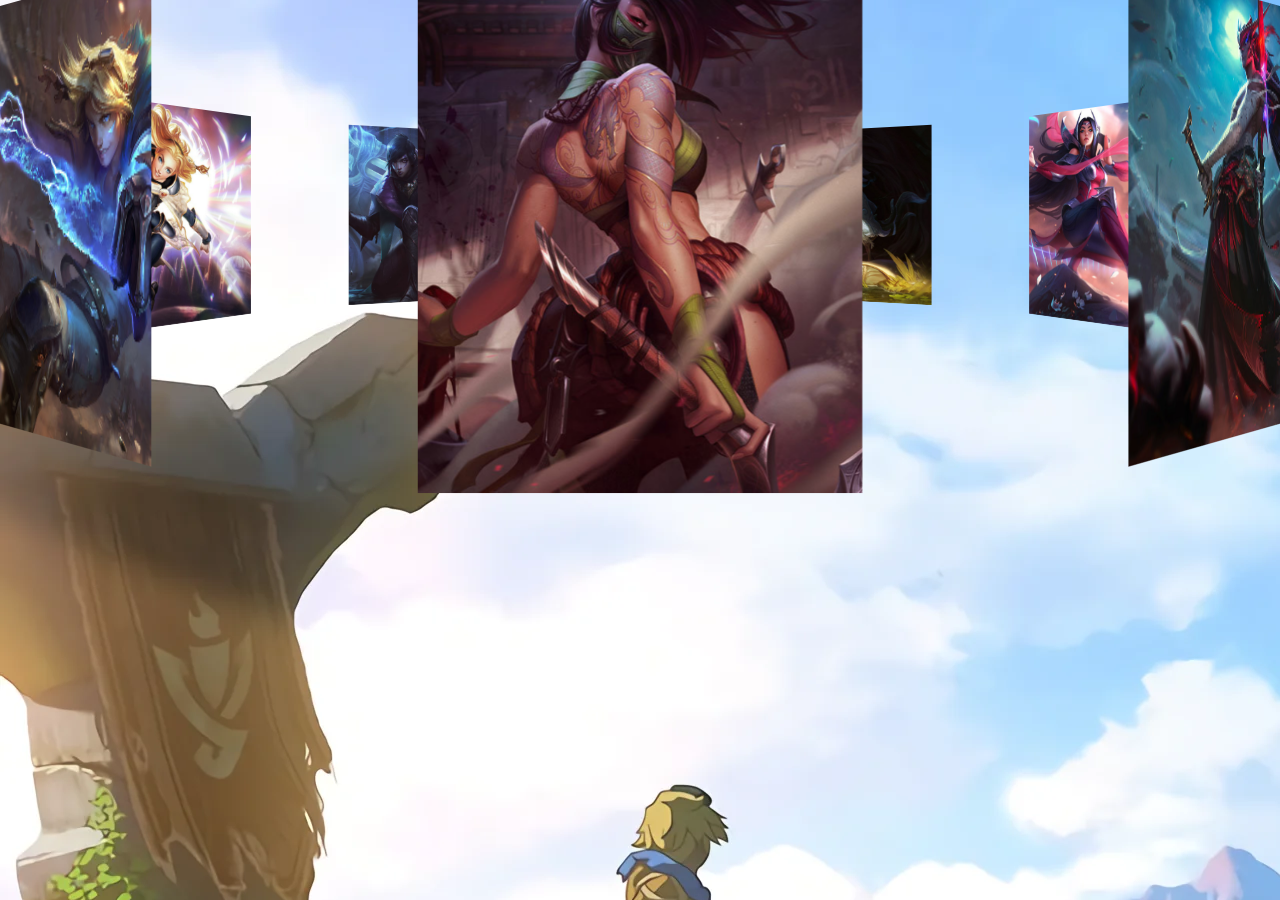
==== home.html @ 8cb843fe "Criação das páginas de cada personagem" ====
<!DOCTYPE html>
<html lang="pt-br">
  <head>
    <meta charset="UTF-8" />
    <meta name="viewport" content="width=device-width, initial-scale=1.0" />
    <link rel="stylesheet" href="/assets/css/style.css">
    <title>3D Image Slide Effects - João Pedro Gomes</title>
  </head>
  <body>
    <div class="banner">
        <div class="slider" style="--quantity: 10">
            <div class="item" style="--position: 1"> <a href="/pages/Akali.html"><img src="/assets/images/Akali.jpg" alt=""></a></div>
            <div class="item" style="--position: 2"> <a href="/pages/yone.html"><img src="/assets/images/Yone.jpg" alt=""></div></a>
            <div class="item" style="--position: 3"> <a href="/pages/senna.html"><img src="/assets/images/Senna.jpg" alt=""></div></a>
            <div class="item" style="--position: 4"> <a href="/pages/irelia.html"><img src="/assets/images/Irelia.jpg" alt=""></div></a>
            <div class="item" style="--position: 5"> <a href="/pages/kindred.html"><img src="/assets/images/Kindred.jpg" alt=""></div></a>
            <div class="item" style="--position: 6"> <a href="/pages/mordekaiser.html"><img src="/assets/images/Mordekaiser.jpg" alt=""></a></div>
            <div class="item" style="--position: 7"> <a href="/pages/aphelios.html"><img src="/assets/images/Aphelios.jpg" alt=""></a></div>
            <div class="item" style="--position: 8"> <a href="/pages/lux.html"><img src="/assets/images/Lux.jpg" alt=""></a></div>
            <div class="item" style="--position: 9"> <a href="/pages/ahri.html"><img src="/assets/images/Ahri.jpg" alt=""></a></div>
            <div class="item" style="--position: 10"> <a href="/pages/ezreal.html"><img src="/assets/images/Ezreal.jpg" alt=""></a></div>
        </div>
    </div>
  </body>
</html>
---- assets/css/style.css ----
* {
  margin: 0;
  padding: 0;
}

body {
    background: url(/assets/images/Background.jpeg);
}

.banner {
  width: 100%;
  height: 100vh;
  text-align: center;
  overflow: hidden;
  position: relative;
}

.banner .slider {
  position: absolute;
  width: 200px;
  height: 250px;
  top: 10%;
  left: calc(50% - 100px);
  transform-style: preserve-3d;
  transform: perspective(1000px);
  animation: autoRun 20s linear infinite;
}

@keyframes autoRun {
    from {
        transform: perspective(1000px) rotateX(-10deg) rotateY(0deg);
    }to {
        transform: perspective(1000px) rotateX(-10deg) rotateY(360deg);
    }
}

.banner .slider .item {
  position: absolute;
  inset: 0 0 0 0;
  transform: rotateY(calc((var(--position) - 1) * (360 / var(--quantity)) * 1deg))
    translateZ(550px);
}

.banner .slider .item img {
  transition: 0.5s;  
  width: 100%;
  height: 100%;
  object-fit: cover;
}

.banner .slider .item img:hover {
    width: 110%;
    height: 110%;
    object-fit: cover;
    transition: 0.5s;
  }
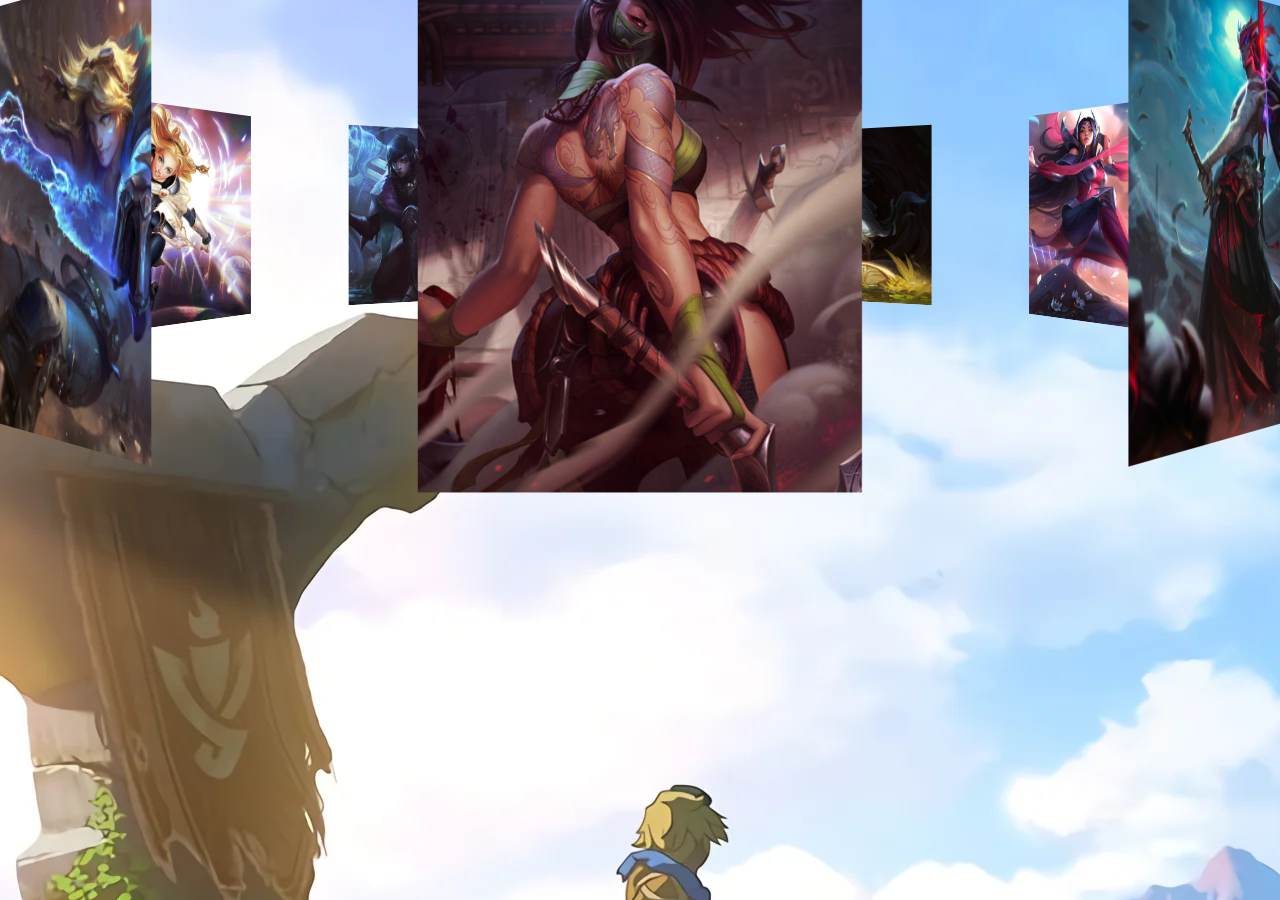
==== commit c3ebf0fb: "Aplicando hover nas imagens" ====
--- a/home.html
+++ b/home.html
@@ -9,16 +9,16 @@
   <body>
     <div class="banner">
         <div class="slider" style="--quantity: 10">
-            <div class="item" style="--position: 1"> <a href="/pages/Akali.html"><img src="/assets/images/Akali.jpg" alt=""></a></div>
-            <div class="item" style="--position: 2"> <a href="/pages/yone.html"><img src="/assets/images/Yone.jpg" alt=""></div></a>
-            <div class="item" style="--position: 3"> <a href="/pages/senna.html"><img src="/assets/images/Senna.jpg" alt=""></div></a>
-            <div class="item" style="--position: 4"> <a href="/pages/irelia.html"><img src="/assets/images/Irelia.jpg" alt=""></div></a>
-            <div class="item" style="--position: 5"> <a href="/pages/kindred.html"><img src="/assets/images/Kindred.jpg" alt=""></div></a>
-            <div class="item" style="--position: 6"> <a href="/pages/mordekaiser.html"><img src="/assets/images/Mordekaiser.jpg" alt=""></a></div>
-            <div class="item" style="--position: 7"> <a href="/pages/aphelios.html"><img src="/assets/images/Aphelios.jpg" alt=""></a></div>
-            <div class="item" style="--position: 8"> <a href="/pages/lux.html"><img src="/assets/images/Lux.jpg" alt=""></a></div>
-            <div class="item" style="--position: 9"> <a href="/pages/ahri.html"><img src="/assets/images/Ahri.jpg" alt=""></a></div>
-            <div class="item" style="--position: 10"> <a href="/pages/ezreal.html"><img src="/assets/images/Ezreal.jpg" alt=""></a></div>
+            <div class="item" style="--position: 1"> <span>Akali</span><a href="/pages/Akali.html"><img src="/assets/images/Akali.jpg" alt=""></a></div>
+            <div class="item" style="--position: 2"> <span>Yone</span><a href="/pages/yone.html"><img src="/assets/images/Yone.jpg" alt=""></div></a>
+            <div class="item" style="--position: 3"> <span>Senna</span><a href="/pages/senna.html"><img src="/assets/images/Senna.jpg" alt=""></div></a>
+            <div class="item" style="--position: 4"> <span>Irelia</span><a href="/pages/irelia.html"><img src="/assets/images/Irelia.jpg" alt=""></div></a>
+            <div class="item" style="--position: 5"> <span>Kindred</span><a href="/pages/kindred.html"><img src="/assets/images/Kindred.jpg" alt=""></div></a>
+            <div class="item" style="--position: 6"> <span>Mordekaiser</span><a href="/pages/mordekaiser.html"><img src="/assets/images/Mordekaiser.jpg" alt=""></a></div>
+            <div class="item" style="--position: 7"> <span>Aphelios</span><a href="/pages/aphelios.html"><img src="/assets/images/Aphelios.jpg" alt=""></a></div>
+            <div class="item" style="--position: 8"> <span>Lux</span><a href="/pages/lux.html"><img src="/assets/images/Lux.jpg" alt=""></a></div>
+            <div class="item" style="--position: 9"> <span>Ahri</span><a href="/pages/ahri.html"><img src="/assets/images/Ahri.jpg" alt=""></a></div>
+            <div class="item" style="--position: 10"> <span>Ezreal</span><a href="/pages/ezreal.html"><img src="/assets/images/Ezreal.jpg" alt=""></a></div>
         </div>
     </div>
   </body>
--- a/assets/css/style.css
+++ b/assets/css/style.css
@@ -4,7 +4,7 @@
 }
 
 body {
-    background: url(/assets/images/Background.jpeg);
+  background: url(/assets/images/Background.jpeg);
 }
 
 .banner {
@@ -23,15 +23,16 @@
   left: calc(50% - 100px);
   transform-style: preserve-3d;
   transform: perspective(1000px);
-  animation: autoRun 20s linear infinite;
+  /* animation: autoRun 20s linear infinite; */
 }
 
 @keyframes autoRun {
-    from {
-        transform: perspective(1000px) rotateX(-10deg) rotateY(0deg);
-    }to {
-        transform: perspective(1000px) rotateX(-10deg) rotateY(360deg);
-    }
+  from {
+    transform: perspective(1000px) rotateX(-10deg) rotateY(0deg);
+  }
+  to {
+    transform: perspective(1000px) rotateX(-10deg) rotateY(360deg);
+  }
 }
 
 .banner .slider .item {
@@ -39,18 +40,36 @@
   inset: 0 0 0 0;
   transform: rotateY(calc((var(--position) - 1) * (360 / var(--quantity)) * 1deg))
     translateZ(550px);
+    overflow: hidden;
 }
 
 .banner .slider .item img {
-  transition: 0.5s;  
   width: 100%;
   height: 100%;
   object-fit: cover;
 }
 
-.banner .slider .item img:hover {
-    width: 110%;
-    height: 110%;
-    object-fit: cover;
-    transition: 0.5s;
-  }
+.banner .slider .item:hover {
+  transition: 5s;
+  width: 110%;
+  height: 110%;
+}
+
+.banner .slider .item span {
+  position: absolute;
+  bottom: 0;
+  left: 0;
+  width: 100%;
+  text-align: center;
+  background-color: rgba(0, 0, 0, 0.7);
+  color: white;
+  font-size: 18px;
+  padding: 10px;
+  transform: translateY(100%); /* Inicialmente escondido abaixo da imagem */
+  transition: transform 0.5s ease; /* Animação suave */
+  z-index: 1; /* Sobrepõe a imagem */
+}
+
+.banner .slider .item:hover span {
+  transform: translateY(0); /* Traz o span para a área visível */
+}